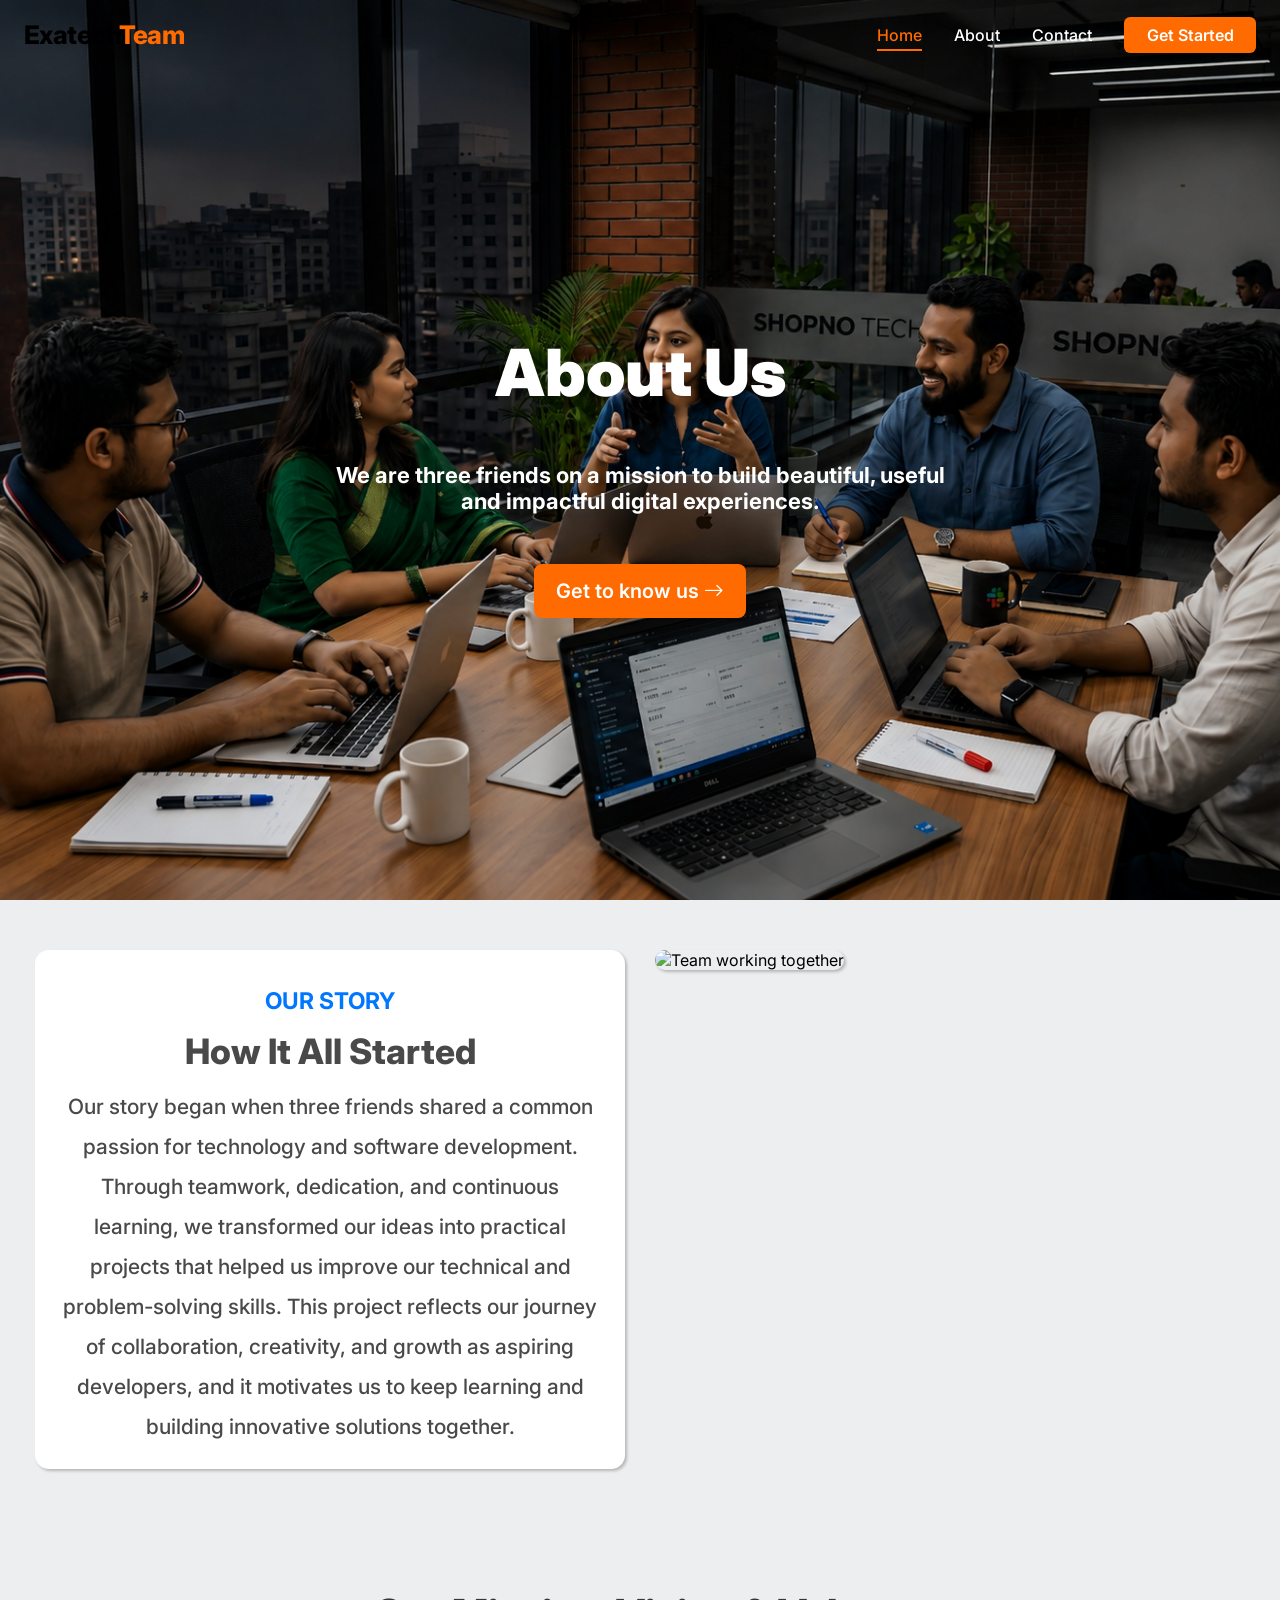
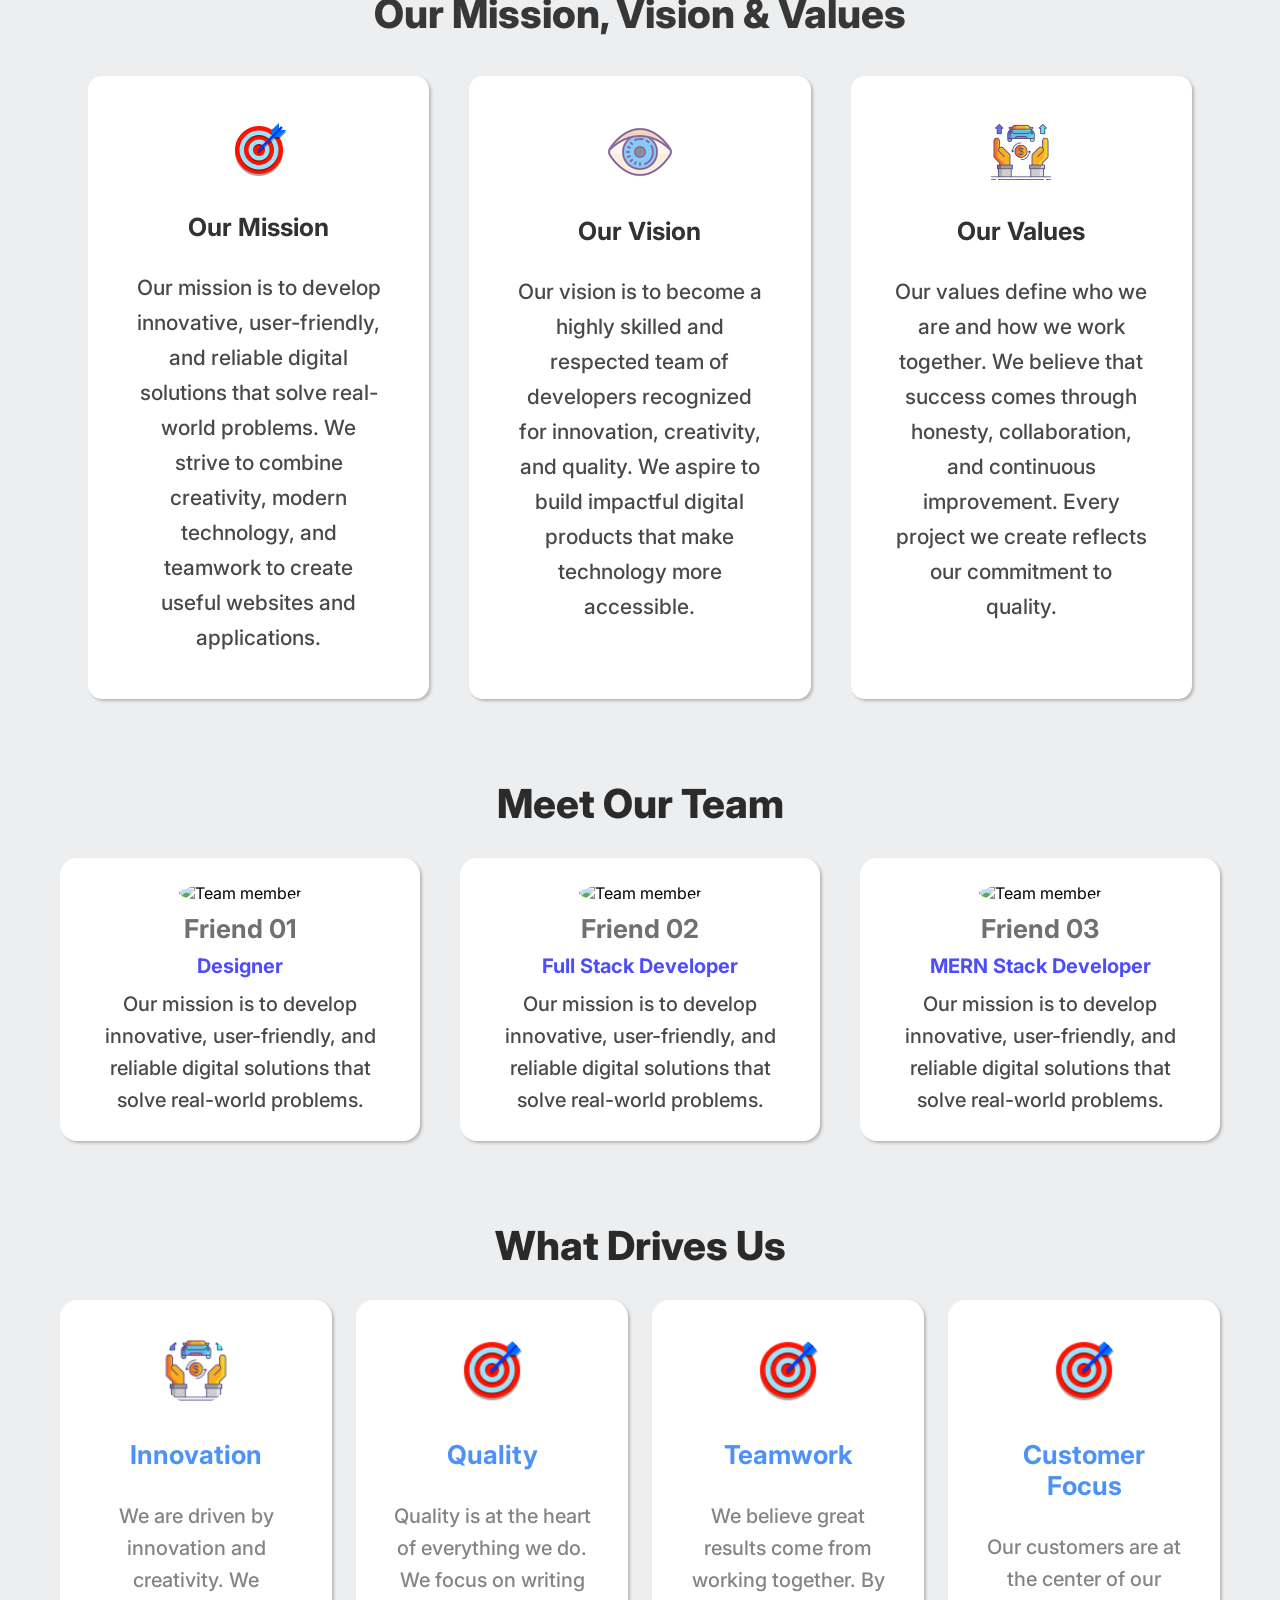
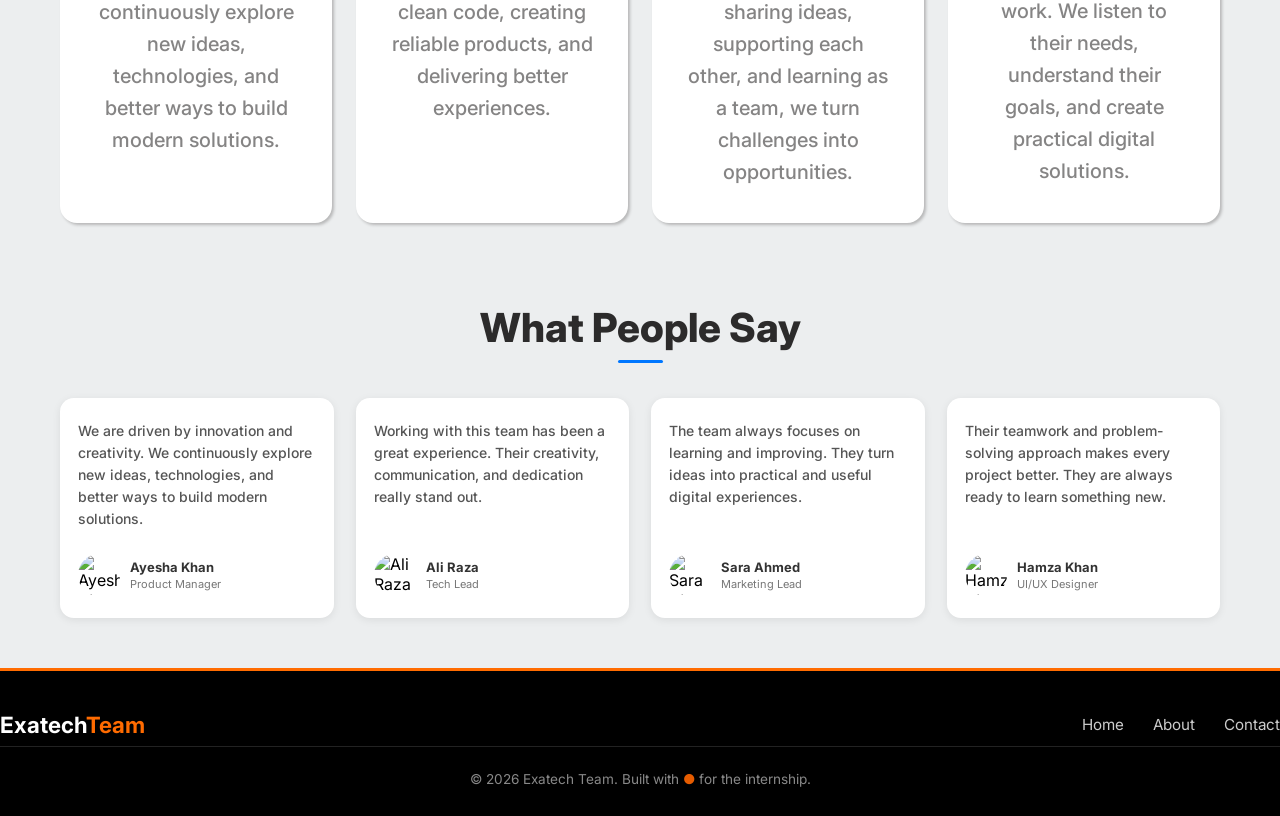
==== index.html @ 90b99735 "file name changed to index" ====
<!DOCTYPE html>
<html lang="en">
  <head>
    <meta charset="UTF-8" />
    <meta name="viewport" content="width=device-width, initial-scale=1.0" />

    <title>Exatech Team · Home</title>

    <!-- Google Inter Font -->
    <link
      href="https://fonts.googleapis.com/css2?family=Inter:opsz,wght@14..32,400;14..32,500;14..32,600;14..32,700;14..32,800&display=swap"
      rel="stylesheet"
    />

    <!-- Bootstrap Icons -->
    <link
      rel="stylesheet"
      href="https://cdn.jsdelivr.net/npm/bootstrap-icons@1.13.1/font/bootstrap-icons.min.css"
    />

    <!-- Your CSS -->
    <link rel="stylesheet" href="style.css" />
  </head>

  <body>
    <div class="main-body">
      <!-- ================= ABOUT / HERO ================= -->

      <div class="main">
        <!-- Navbar -->
        <header class="about-header">
          <div class="container nav-bar">
            <a href="#" class="logo"> Exatech<span>Team</span> </a>

            <ul class="nav-links">
              <li>
                <a href="#" class="active">Home</a>
              </li>

              <li>
                <a href="#">About</a>
              </li>

              <li>
                <a href="#">Contact</a>
              </li>

              <li>
                <a href="#" class="navbar-button"> Get Started </a>
              </li>
            </ul>
          </div>
        </header>

        <!-- Hero -->
        <div class="hero">
          <h1>About Us</h1>

          <p>
            We are three friends on a mission to build beautiful, useful and
            impactful digital experiences.
          </p>

          <a href="#">
            Get to know us
            <i class="bi bi-arrow-right"></i>
          </a>
        </div>
      </div>

      <!-- ================= OUR STORY ================= -->

      <div class="main-content">
        <div class="our-story">
          <div class="story-card1">
            <h3>OUR STORY</h3>

            <h2>How It All Started</h2>

            <p>
              Our story began when three friends shared a common passion for
              technology and software development. Through teamwork, dedication,
              and continuous learning, we transformed our ideas into practical
              projects that helped us improve our technical and problem-solving
              skills. This project reflects our journey of collaboration,
              creativity, and growth as aspiring developers, and it motivates us
              to keep learning and building innovative solutions together.
            </p>
          </div>

          <div class="story-card2">
            <img
              src="https://images.unsplash.com/photo-1556761175-b413da4baf72?auto=format&fit=crop&w=1200&q=80"
              alt="Team working together"
            />
          </div>
        </div>
      </div>

      <!-- ================= OUR MISSION ================= -->

      <div class="our-mission">
        <h2>Our Mission, Vision & Values</h2>

        <div class="mission-cards">
          <!-- Mission -->
          <div class="card card1">
            <img src="./images/about-icon.png" alt="" />

            <h3>Our Mission</h3>

            <p>
              Our mission is to develop innovative, user-friendly, and reliable
              digital solutions that solve real-world problems. We strive to
              combine creativity, modern technology, and teamwork to create
              useful websites and applications.
            </p>
          </div>

          <!-- Vision -->
          <div class="card card2">
            <img src="./images/about-icon2.gif" alt="" />

            <h3>Our Vision</h3>

            <p>
              Our vision is to become a highly skilled and respected team of
              developers recognized for innovation, creativity, and quality. We
              aspire to build impactful digital products that make technology
              more accessible.
            </p>
          </div>

          <!-- Values -->
          <div class="card card3">
            <img src="./images/about-icon3.png" alt="" />

            <h3>Our Values</h3>

            <p>
              Our values define who we are and how we work together. We believe
              that success comes through honesty, collaboration, and continuous
              improvement. Every project we create reflects our commitment to
              quality.
            </p>
          </div>
        </div>
      </div>

      <!-- ================= MEET THE TEAM ================= -->

      <div class="team">
        <h2>Meet Our Team</h2>

        <div class="team-cards">
          <!-- Team Member 1 -->
          <div class="team-card">
            <img src="https://i.pravatar.cc/300?img=12" alt="Team member" />

            <h3>Friend 01</h3>

            <h5>Designer</h5>

            <p>
              Our mission is to develop innovative, user-friendly, and reliable
              digital solutions that solve real-world problems.
            </p>
          </div>

          <!-- Team Member 2 -->
          <div class="team-card">
            <img src="https://i.pravatar.cc/300?img=32" alt="Team member" />

            <h3>Friend 02</h3>

            <h5>Full Stack Developer</h5>

            <p>
              Our mission is to develop innovative, user-friendly, and reliable
              digital solutions that solve real-world problems.
            </p>
          </div>

          <!-- Team Member 3 -->
          <div class="team-card">
            <img src="https://i.pravatar.cc/300?img=47" alt="Team member" />

            <h3>Friend 03</h3>

            <h5>MERN Stack Developer</h5>

            <p>
              Our mission is to develop innovative, user-friendly, and reliable
              digital solutions that solve real-world problems.
            </p>
          </div>
        </div>
      </div>

      <!-- ================= WHAT DRIVES US ================= -->

      <div class="drive">
        <h2>What Drives Us</h2>

        <div class="drive-cards">
          <!-- Innovation -->
          <div class="drive-card">
            <img src="./images/about-icon3.png" alt="" />

            <h3>Innovation</h3>

            <p>
              We are driven by innovation and creativity. We continuously
              explore new ideas, technologies, and better ways to build modern
              solutions.
            </p>
          </div>

          <!-- Quality -->
          <div class="drive-card">
            <img src="./images/about-icon.png" alt="" />

            <h3>Quality</h3>

            <p>
              Quality is at the heart of everything we do. We focus on writing
              clean code, creating reliable products, and delivering better
              experiences.
            </p>
          </div>

          <!-- Teamwork -->
          <div class="drive-card">
            <img src="./images/about-icon.png" alt="" />

            <h3>Teamwork</h3>

            <p>
              We believe great results come from working together. By sharing
              ideas, supporting each other, and learning as a team, we turn
              challenges into opportunities.
            </p>
          </div>

          <!-- Customer Focus -->
          <div class="drive-card">
            <img src="./images/about-icon.png" alt="" />

            <h3>Customer Focus</h3>

            <p>
              Our customers are at the center of our work. We listen to their
              needs, understand their goals, and create practical digital
              solutions.
            </p>
          </div>
        </div>
      </div>

      <!-- ================= WHAT PEOPLE SAY ================= -->

      <div class="people-say">
        <h2>What People Say</h2>

        <div class="people-cards">
          <!-- Review 1 -->
          <div class="people-card">
            <p>
              We are driven by innovation and creativity. We continuously
              explore new ideas, technologies, and better ways to build modern
              solutions.
            </p>

            <div class="status">
              <img src="https://i.pravatar.cc/100?img=44" alt="Ayesha Khan" />

              <div class="person-info">
                <h5>Ayesha Khan</h5>

                <p>Product Manager</p>
              </div>
            </div>
          </div>

          <!-- Review 2 -->
          <div class="people-card">
            <p>
              Working with this team has been a great experience. Their
              creativity, communication, and dedication really stand out.
            </p>

            <div class="status">
              <img src="https://i.pravatar.cc/100?img=11" alt="Ali Raza" />

              <div class="person-info">
                <h5>Ali Raza</h5>

                <p>Tech Lead</p>
              </div>
            </div>
          </div>

          <!-- Review 3 -->
          <div class="people-card">
            <p>
              The team always focuses on learning and improving. They turn ideas
              into practical and useful digital experiences.
            </p>

            <div class="status">
              <img src="https://i.pravatar.cc/100?img=49" alt="Sara Ahmed" />

              <div class="person-info">
                <h5>Sara Ahmed</h5>

                <p>Marketing Lead</p>
              </div>
            </div>
          </div>

          <!-- Review 4 -->
          <div class="people-card">
            <p>
              Their teamwork and problem-solving approach makes every project
              better. They are always ready to learn something new.
            </p>

            <div class="status">
              <img src="https://i.pravatar.cc/100?img=68" alt="Hamza Khan" />

              <div class="person-info">
                <h5>Hamza Khan</h5>

                <p>UI/UX Designer</p>
              </div>
            </div>
          </div>
        </div>
      </div>

      <!-- ================= FOOTER ================= -->

      <footer>
        <div class="container">
          <div class="footer-grid">
            <div class="footer-logo">Exatech<span>Team</span></div>

            <div class="footer-links">
              <a href="#">Home</a>

              <a href="#">About</a>

              <a href="#">Contact</a>
            </div>
          </div>

          <div class="footer-copy">
            &copy; 2026 Exatech Team. Built with
            <span style="color: #e65c00">●</span>
            for the internship.
          </div>
        </div>
      </footer>
    </div>
  </body>
</html>
---- style.css ----
/* =========================
   VARIABLES
========================= */

:root {
  --black-gray-color: #1a1a1a;
  --black-color: #000000;
  --orange-color: #ff6b00;
  --white-color: #ffffff;
}

* {
  margin: 0;
  padding: 0;
  box-sizing: border-box;
  font-family: "Inter", sans-serif;
}

/* =========================
   NAVBAR
========================= */

.about-header {
  width: 100%;
  position: absolute;
  top: 0;
  left: 0;
  padding: 1.2rem 0;
  z-index: 10;
  animation: navDown 0.6s ease-out;
}

@keyframes navDown {
  from {
    opacity: 0;
    transform: translateY(-15px);
  }

  to {
    opacity: 1;
    transform: translateY(0);
  }
}

.nav-bar {
  display: flex;
  align-items: center;
  justify-content: space-between;
  width: 100%;
  padding: 0 1.5rem;
  gap: 1rem;
}

/* Logo */

.logo {
  font-size: 1.6rem;
  font-weight: 800;
  letter-spacing: -0.02em;
  color: var(--black-color);
  text-decoration: none;
  transition: transform 0.25s ease;
}

.logo:hover {
  transform: translateX(3px);
}

.logo span {
  color: var(--orange-color);
}

/* Navigation Links */

.nav-links {
  display: flex;
  align-items: center;
  gap: 2rem;
  list-style: none;
  margin: 0;
  padding: 0;
}

.nav-links a {
  text-decoration: none;
  font-weight: 500;
  font-size: 1rem;
  color: var(--white-color);
  transition: color 0.25s ease, border-color 0.25s ease;
  padding: 0.25rem 0;
  border-bottom: 2px solid transparent;
}

.nav-links a:hover,
.nav-links a.active {
  color: var(--orange-color);
  border-bottom-color: var(--orange-color);
}

/* Contact Button */

a.navbar-button {
  background-color: var(--orange-color);
  color: var(--white-color);
  padding: 0.5rem 1.4rem;
  border-radius: 6px;
  border-bottom: none;
  font-weight: 600;
  transition: transform 0.25s ease, background-color 0.25s ease;
}

a.navbar-button:hover {
  background-color: orangered;
  color: var(--white-color);
  border-bottom: none;
  transform: translateY(-2px);
}

/* =========================
   HERO
========================= */

.main-body {
  background-color: #eceeef;
  height: fit-content;
}

.main {
  background-image: url("/images/about-bg.png");
  background-position: center;
  background-size: cover;
  flex-direction: column;
  display: flex;
  min-height: 100vh;
  justify-content: center;
  align-items: center;
  position: relative;
}

.hero {
  width: 50%;
  text-align: center;
}

.hero > h1 {
  font-size: 65px;
  font-weight: 900;
  color: #ffffff;
  animation: aboutTitle 0.7s ease-out;
}

.hero > p {
  font-weight: 700;
  font-size: 22px;
  color: white;
  animation: aboutText 0.8s ease-out;
}

.hero > a {
  background-color: var(--orange-color);
  color: white;
  padding: 15px 22px;
  border-radius: 8px;
  text-decoration: none;
  font-weight: 600;
  font-size: 20px;
  display: inline-block;
  animation: aboutButton 0.9s ease-out;
  transition: transform 0.25s ease, background-color 0.25s ease,
    box-shadow 0.25s ease;
}

.hero > a:hover {
  transform: translateY(-3px);
  background-color: #ff7b22;
  box-shadow: 0 8px 20px rgba(255, 107, 0, 0.25);
}

.hero * {
  margin-top: 50px;
  color: white;
}

@keyframes aboutTitle {
  from {
    opacity: 0;
    transform: translateY(25px);
  }

  to {
    opacity: 1;
    transform: translateY(0);
  }
}

@keyframes aboutText {
  from {
    opacity: 0;
    transform: translateY(15px);
  }

  to {
    opacity: 1;
    transform: translateY(0);
  }
}

@keyframes aboutButton {
  from {
    opacity: 0;
    transform: translateY(10px);
  }

  to {
    opacity: 1;
    transform: translateY(0);
  }
}

/* =========================
   OUR STORY
========================= */

.our-story {
  height: fit-content;
  display: grid;
  grid-template-columns: repeat(2, 1fr);
  margin: 50px 35px;
  gap: 30px;
}

.story-card1 {
  border-radius: 14px;
  padding: 22px;
  background-color: #ffffff;
  box-shadow: 2px 2px 3px rgba(26, 25, 25, 0.25);
  text-align: center;
  transition: transform 0.3s ease, box-shadow 0.3s ease;
}

.story-card1:hover {
  transform: translateY(-5px);
  box-shadow: 0 10px 25px rgba(0, 0, 0, 0.1);
}

.story-card1 > h3 {
  color: rgb(0, 119, 255);
  font-size: 23px;
}

.story-card1 > h2 {
  font-size: 35px;
  color: rgb(74, 73, 73);
  font-weight: 800;
}

.story-card1 > p {
  color: rgb(74, 73, 73);
  font-size: 21px;
  line-height: 40px;
  font-weight: 500;
}

.story-card1 * {
  margin-top: 15px;
}

.story-card2 > img {
  width: 100%;
  height: 100%;
  border-radius: 15px;
  box-shadow: 2px 2px 3px rgba(26, 25, 25, 0.25);
  transition: transform 0.4s ease, box-shadow 0.3s ease;
}

.story-card2:hover img {
  transform: scale(1.02);
  box-shadow: 0 10px 25px rgba(0, 0, 0, 0.12);
}

/* =========================
   MISSION / VISION / VALUES
========================= */

.our-mission {
  text-align: center;
  margin: 120px 50px 50px;
}

.our-mission > * {
  margin: 38px;
}

.our-mission > h2 {
  font-weight: 800;
  font-size: 40px;
  color: rgb(56, 55, 55);
}

.mission-cards {
  display: grid;
  grid-template-columns: repeat(3, 1fr);
  gap: 40px;
}

.mission-cards * {
  padding: 14px;
}

.card {
  border-radius: 14px;
  padding: 30px;
  background-color: #ffffff;
  box-shadow: 2px 2px 3px rgba(26, 25, 25, 0.25);
  height: auto;
  max-height: none;
  overflow: visible;
  transition: transform 0.3s ease, box-shadow 0.3s ease;
}

.card:hover {
  transform: translateY(-5px);
  box-shadow: 0 10px 25px rgba(0, 0, 0, 0.1);
}

.card > p {
  line-height: 35px;
  color: rgb(74, 73, 73);
  font-weight: 500;
  font-size: 21px;
}

.card > h3 {
  font-size: 25px;
  font-weight: 700;
  color: rgb(51, 50, 50);
}

/* =========================
   TEAM
========================= */

.team {
  text-align: center;
  margin: 80px 60px 30px;
}

.team > h2 {
  text-align: center;
  font-weight: 800;
  font-size: 40px;
  color: rgb(44, 43, 43);
  margin-bottom: 30px;
}

.team-cards {
  display: grid;
  grid-template-columns: repeat(3, 1fr);
  gap: 40px;
}

.team-card {
  border-radius: 17px;
  height: auto;
  padding: 20px;
  background-color: #ffffff;
  box-shadow: 2px 2px 3px rgba(26, 25, 25, 0.25);
  transition: transform 0.3s ease, box-shadow 0.3s ease;
}

.team-card:hover {
  transform: translateY(-5px);
  box-shadow: 0 10px 25px rgba(0, 0, 0, 0.1);
}

.team-card > img {
  width: 180px;
  height: 180px;
  border-radius: 50%;
  object-fit: cover;
  transition: transform 0.4s ease;
}

.team-card:hover > img {
  transform: scale(1.04);
}

.team-card h3 {
  font-size: 26px;
  color: rgba(81, 80, 80, 0.817);
}

.team-card h5 {
  font-size: 20px;
  color: rgba(25, 25, 247, 0.772);
}

.team-card > p {
  font-size: 20px;
  font-weight: 500;
  line-height: 32px;
  color: rgb(74, 73, 73);
}

.team-card * {
  padding: 5px;
}

/* =========================
   WHAT DRIVES US
========================= */

.drive {
  text-align: center;
  margin: 80px 60px 30px;
}

.drive > h2 {
  text-align: center;
  font-weight: 800;
  font-size: 40px;
  color: rgb(43, 42, 42);
  margin-bottom: 30px;
}

.drive-cards {
  display: grid;
  grid-template-columns: repeat(4, 1fr);
  gap: 24px;
}

.drive-card {
  border-radius: 17px;
  height: auto;
  padding: 20px;
  background-color: #ffffff;
  box-shadow: 2px 2px 3px rgba(26, 25, 25, 0.25);
  transition: transform 0.3s ease, box-shadow 0.3s ease;
}

.drive-card:hover {
  transform: translateY(-5px);
  box-shadow: 0 10px 25px rgba(0, 0, 0, 0.1);
}

.drive-card > img {
  width: 100px;
  height: 100px;
  border-radius: 50%;
  object-fit: cover;
  transition: transform 0.4s ease;
}

.drive-card:hover > img {
  transform: scale(1.04);
}

.drive-card h3 {
  font-size: 26px;
  color: rgba(48, 128, 248, 0.856);
}

.drive-card > p {
  font-size: 20px;
  font-weight: 500;
  line-height: 32px;
  color: rgba(96, 95, 95, 0.769);
}

.drive-card * {
  padding: 15px;
}

/* =========================
   WHAT PEOPLE SAY
========================= */

.people-say {
  text-align: center;
  margin: 80px 60px 50px;
}

.people-say > h2 {
  font-size: 40px;
  font-weight: 800;
  color: #2c2b2b;
  margin-bottom: 35px;
  position: relative;
}

.people-say > h2::after {
  content: "";
  display: block;
  width: 45px;
  height: 3px;
  background-color: rgb(0, 119, 255);
  margin: 8px auto 0;
  border-radius: 5px;
}

.people-cards {
  display: grid;
  grid-template-columns: repeat(4, 1fr);
  gap: 22px;
}

.people-card {
  background-color: #ffffff;
  border-radius: 14px;
  padding: 22px 18px;
  text-align: left;
  display: flex;
  flex-direction: column;
  justify-content: space-between;
  min-height: 220px;
  height: auto;
  overflow: visible;
  box-shadow: 0 2px 8px rgba(0, 0, 0, 0.08);
  transition: transform 0.3s ease, box-shadow 0.3s ease;
  animation: peopleCardShow 0.6s ease both;
}

.people-card:hover {
  transform: translateY(-5px);
  box-shadow: 0 10px 24px rgba(0, 0, 0, 0.1);
}

.people-card:nth-child(1) {
  animation-delay: 0.1s;
}

.people-card:nth-child(2) {
  animation-delay: 0.2s;
}

.people-card:nth-child(3) {
  animation-delay: 0.3s;
}

.people-card:nth-child(4) {
  animation-delay: 0.4s;
}

@keyframes peopleCardShow {
  from {
    opacity: 0;
    transform: translateY(15px);
  }

  to {
    opacity: 1;
    transform: translateY(0);
  }
}

.people-card > p {
  font-size: 14px;
  line-height: 22px;
  color: #555555;
  font-weight: 500;
  margin-bottom: 20px;
}

.status {
  display: flex;
  align-items: center;
  gap: 10px;
  padding: 0;
  margin: 0;
}

.status > img {
  width: 42px;
  height: 42px;
  border-radius: 50%;
  object-fit: cover;
  padding: 0;
  margin: 0;
  transition: transform 0.3s ease;
}

.people-card:hover .status > img {
  transform: scale(1.06);
}

.person-info {
  padding: 0;
  margin: 0;
}

.person-info h5 {
  font-size: 13px;
  color: #333333;
  margin: 0;
  padding: 0;
  font-weight: 700;
}

.person-info p {
  font-size: 11px;
  color: #777777;
  margin: 2px 0 0;
  padding: 0;
}

/* =========================
   FOOTER
========================= */

footer {
  background-color: var(--black-color);
  color: #e6e6e6;
  padding: 2.5rem 0 1.8rem;
  border-top: 3px solid var(--orange-color);
}

.footer-grid {
  display: flex;
  flex-wrap: wrap;
  justify-content: space-between;
  align-items: center;
  gap: 1.5rem;
}

.footer-logo {
  font-size: 1.4rem;
  font-weight: 700;
  color: var(--white-color);
}

.footer-logo span {
  color: var(--orange-color);
}

.footer-links {
  display: flex;
  gap: 1.8rem;
  flex-wrap: wrap;
}

.footer-links a {
  color: #cccccc;
  text-decoration: none;
  font-size: 0.95rem;
  transition: color 0.25s ease, transform 0.25s ease;
}

.footer-links a:hover {
  color: var(--orange-color);
  transform: translateY(-2px);
}

.footer-copy {
  font-size: 0.85rem;
  color: #888888;
  margin-top: 0.5rem;
  width: 100%;
  text-align: center;
  border-top: 1px solid #222222;
  padding-top: 1.5rem;
}

/* =========================
   RESPONSIVE - 1200px
========================= */

@media (max-width: 1200px) {
  .hero {
    width: 70%;
  }

  .our-story {
    margin: 50px 25px;
  }

  .our-mission {
    margin-left: 30px;
    margin-right: 30px;
  }

  .card {
    padding: 25px;
  }

  .team {
    margin-left: 40px;
    margin-right: 40px;
  }

  .drive {
    margin-left: 40px;
    margin-right: 40px;
  }

  .story-card1 > p {
    font-size: 18px;
    line-height: 32px;
  }

  .card > p {
    font-size: 18px;
    line-height: 30px;
  }

  .team-card > p {
    font-size: 17px;
    line-height: 28px;
  }

  .drive-card > p {
    font-size: 17px;
    line-height: 28px;
  }

  .people-say {
    margin-left: 40px;
    margin-right: 40px;
  }

  .people-cards {
    gap: 18px;
  }

  .people-card {
    padding: 20px 16px;
  }

  .people-card > p {
    font-size: 13px;
    line-height: 21px;
  }
}

/* =========================
   RESPONSIVE - 992px
========================= */

@media (max-width: 992px) {
  .nav-bar {
    padding: 0 20px;
  }

  .nav-links {
    gap: 1.2rem;
  }

  .nav-links a {
    font-size: 14px;
  }

  .logo {
    font-size: 1.4rem;
  }

  .hero {
    width: 80%;
  }

  .mission-cards {
    gap: 25px;
  }

  .team-cards {
    gap: 25px;
  }

  .drive-cards {
    grid-template-columns: repeat(2, 1fr);
  }

  .people-cards {
    grid-template-columns: repeat(2, 1fr);
  }
}

/* =========================
   RESPONSIVE - 768px
========================= */

@media (max-width: 768px) {
  .about-header {
    position: absolute;
  }

  .nav-bar {
    flex-direction: column;
    justify-content: center;
    gap: 12px;
    padding: 15px;
  }

  .nav-links {
    justify-content: center;
    flex-wrap: wrap;
    gap: 10px 18px;
    width: 100%;
  }

  .nav-links a {
    font-size: 13px;
  }

  a.navbar-button {
    padding: 7px 12px;
  }

  .main {
    min-height: 650px;
    padding: 140px 20px 60px;
  }

  .hero {
    width: 100%;
    max-width: 600px;
  }

  .hero > h1 {
    font-size: 42px;
  }

  .hero > p {
    font-size: 17px;
    line-height: 1.5;
  }

  .hero > a {
    font-size: 16px;
    padding: 11px 18px;
  }

  .hero * {
    margin-top: 25px;
  }

  /* Story */

  .our-story {
    grid-template-columns: 1fr;
    margin: 35px 20px;
    gap: 20px;
  }

  .story-card1 {
    padding: 20px;
  }

  .story-card1 > h3 {
    font-size: 19px;
  }

  .story-card1 > h2 {
    font-size: 26px;
  }

  .story-card1 > p {
    font-size: 16px;
    line-height: 27px;
  }

  .story-card2 > img {
    height: auto;
  }

  /* Mission */

  .our-mission {
    margin: 60px 20px 30px;
  }

  .our-mission > * {
    margin: 20px 0;
  }

  .our-mission > h2 {
    font-size: 28px;
    line-height: 1.3;
  }

  .mission-cards {
    grid-template-columns: 1fr;
    gap: 20px;
  }

  .card {
    padding: 20px;
  }

  .card > h3 {
    font-size: 21px;
  }

  .card > p {
    font-size: 15px;
    line-height: 25px;
  }

  /* Team */

  .team {
    margin: 60px 20px 30px;
  }

  .team > h2 {
    font-size: 28px;
    margin-bottom: 20px;
  }

  .team-cards {
    grid-template-columns: 1fr;
    gap: 20px;
  }

  .team-card {
    padding: 20px;
  }

  .team-card > img {
    width: 130px;
    height: 130px;
  }

  .team-card h3 {
    font-size: 21px;
  }

  .team-card h5 {
    font-size: 16px;
  }

  .team-card > p {
    font-size: 15px;
    line-height: 24px;
  }

  /* Drive */

  .drive {
    margin: 60px 20px 30px;
  }

  .drive > h2 {
    font-size: 28px;
    margin-bottom: 20px;
  }

  .drive-cards {
    grid-template-columns: 1fr;
    gap: 20px;
  }

  .drive-card {
    padding: 20px;
  }

  .drive-card > img {
    width: 100px;
    height: 100px;
  }

  .drive-card h3 {
    font-size: 21px;
  }

  .drive-card > p {
    font-size: 15px;
    line-height: 24px;
  }

  /* People Say */

  .people-say {
    margin: 60px 20px 35px;
  }

  .people-say > h2 {
    font-size: 28px;
    margin-bottom: 25px;
  }

  .people-cards {
    grid-template-columns: 1fr;
    gap: 18px;
  }

  .people-card {
    padding: 20px;
  }

  .people-card > p {
    font-size: 14px;
    line-height: 23px;
  }

  .status > img {
    width: 45px;
    height: 45px;
  }

  /* Footer */

  .footer-grid {
    flex-direction: column;
    text-align: center;
  }

  .footer-links {
    justify-content: center;
    gap: 20px;
  }
}

/* =========================
   RESPONSIVE - 480px
========================= */

@media (max-width: 480px) {
  .nav-bar {
    padding: 12px 10px;
  }

  .logo {
    font-size: 18px;
  }

  .nav-links {
    gap: 8px 12px;
  }

  .nav-links a {
    font-size: 11px;
  }

  a.navbar-button {
    padding: 6px 9px;
    font-size: 11px !important;
  }

  /* Hero */

  .main {
    min-height: 600px;
    padding: 150px 15px 50px;
  }

  .hero > h1 {
    font-size: 34px;
  }

  .hero > p {
    font-size: 14px;
    line-height: 1.5;
  }

  .hero > a {
    font-size: 14px;
    padding: 9px 14px;
  }

  /* Story */

  .our-story {
    margin: 25px 12px;
    gap: 15px;
  }

  .story-card1 {
    padding: 16px;
  }

  .story-card1 > h3 {
    font-size: 16px;
  }

  .story-card1 > h2 {
    font-size: 22px;
  }

  .story-card1 > p {
    font-size: 14px;
    line-height: 23px;
  }

  /* Mission */

  .our-mission {
    margin: 45px 12px 25px;
  }

  .our-mission > h2 {
    font-size: 24px;
  }

  .card {
    padding: 15px;
  }

  .card > h3 {
    font-size: 19px;
  }

  .card > p {
    font-size: 14px;
    line-height: 23px;
  }

  /* Team */

  .team {
    margin: 45px 12px 25px;
  }

  .team > h2 {
    font-size: 24px;
  }

  .team-card {
    padding: 16px;
  }

  .team-card > img {
    width: 110px;
    height: 110px;
  }

  .team-card h3 {
    font-size: 19px;
  }

  .team-card h5 {
    font-size: 14px;
  }

  .team-card > p {
    font-size: 14px;
    line-height: 23px;
  }

  /* Drive */

  .drive {
    margin: 45px 12px 25px;
  }

  .drive > h2 {
    font-size: 24px;
  }

  .drive-card {
    padding: 16px;
  }

  .drive-card > img {
    width: 90px;
    height: 90px;
  }

  .drive-card h3 {
    font-size: 19px;
  }

  .drive-card > p {
    font-size: 14px;
    line-height: 23px;
  }

  /* People Say */

  .people-say {
    margin: 45px 12px 25px;
  }

  .people-say > h2 {
    font-size: 24px;
  }

  .people-cards {
    gap: 15px;
  }

  .people-card {
    padding: 16px;
    border-radius: 12px;
  }

  .people-card > p {
    font-size: 13px;
    line-height: 21px;
  }

  .status {
    gap: 8px;
  }

  .status > img {
    width: 40px;
    height: 40px;
  }

  .person-info h5 {
    font-size: 12px;
  }

  .person-info p {
    font-size: 10px;
  }

  /* Footer */

  footer {
    padding: 30px 15px 20px;
  }

  .footer-logo {
    font-size: 18px;
  }

  .footer-links {
    gap: 15px;
  }

  .footer-links a {
    font-size: 13px;
  }

  .footer-copy {
    font-size: 12px;
    line-height: 20px;
  }

  .team-card:hover > img,
  .drive-card:hover > img {
    transform: scale(1.02);
  }
}
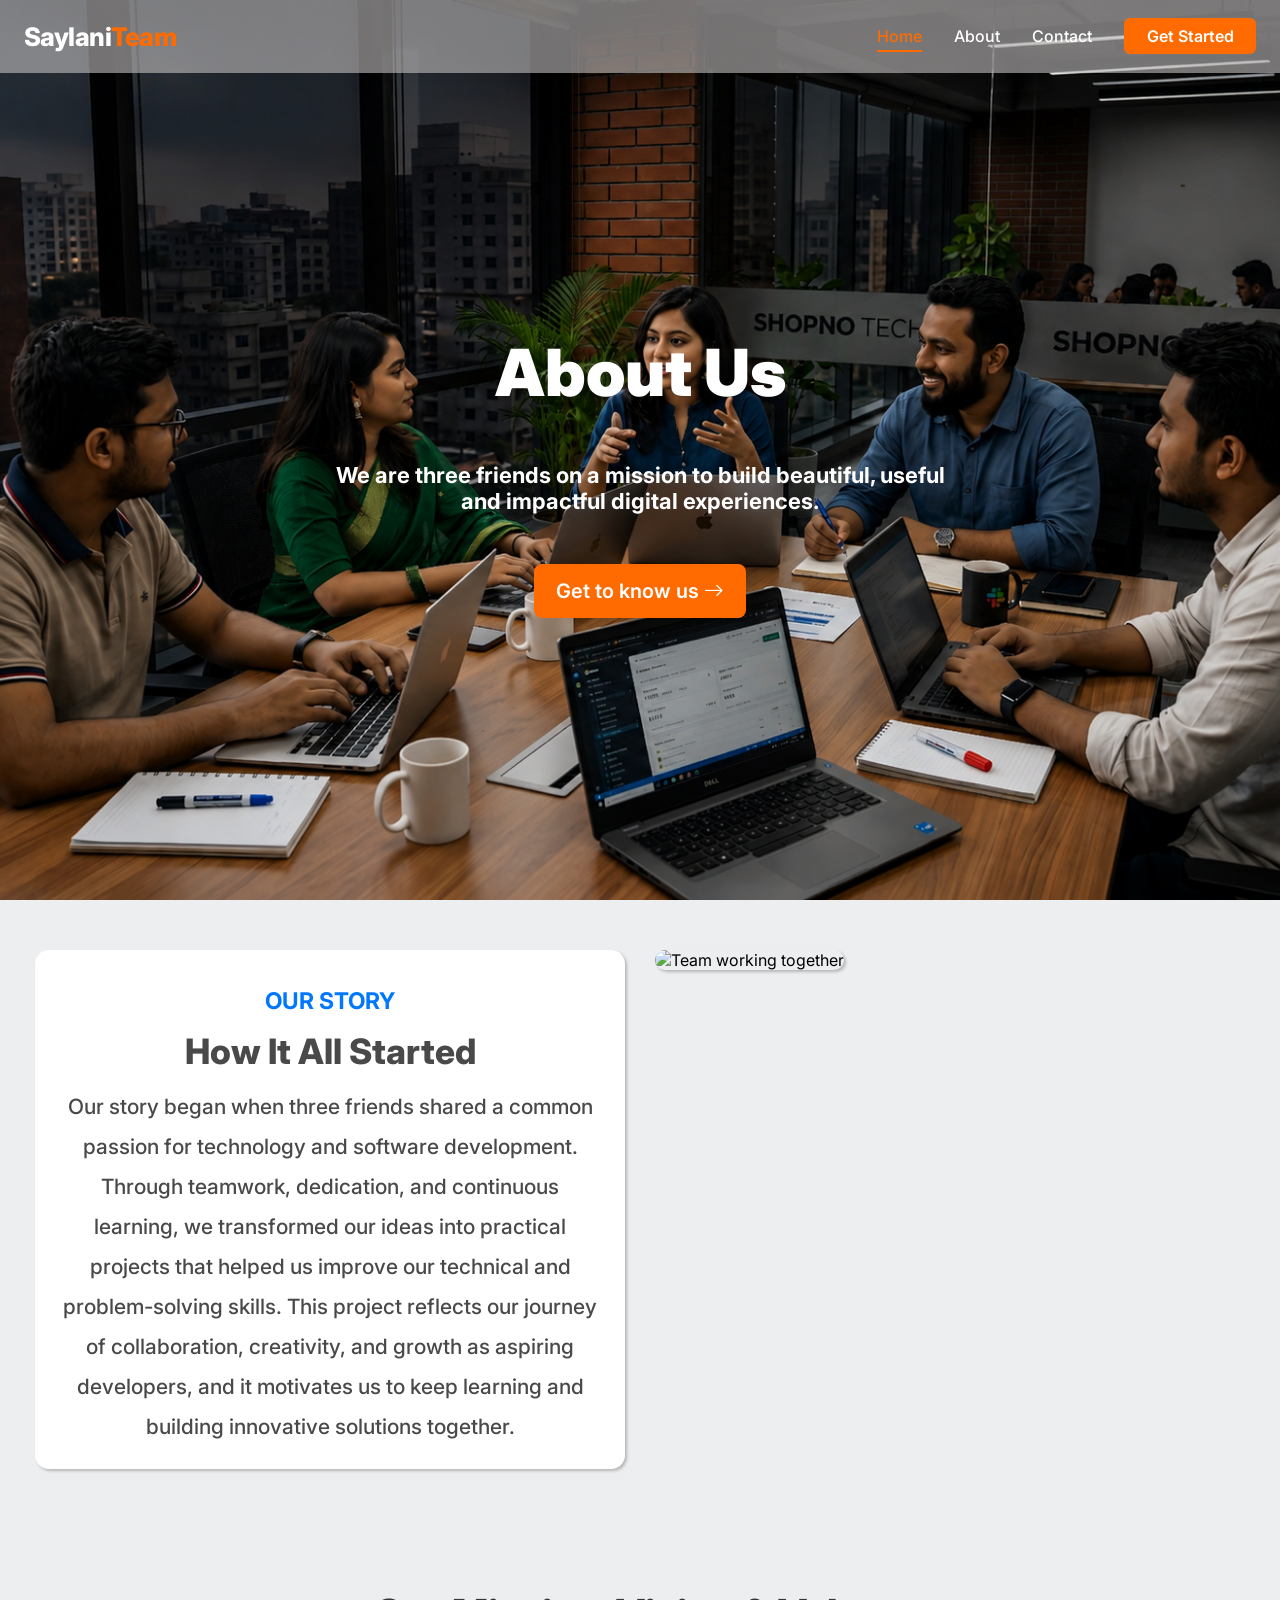
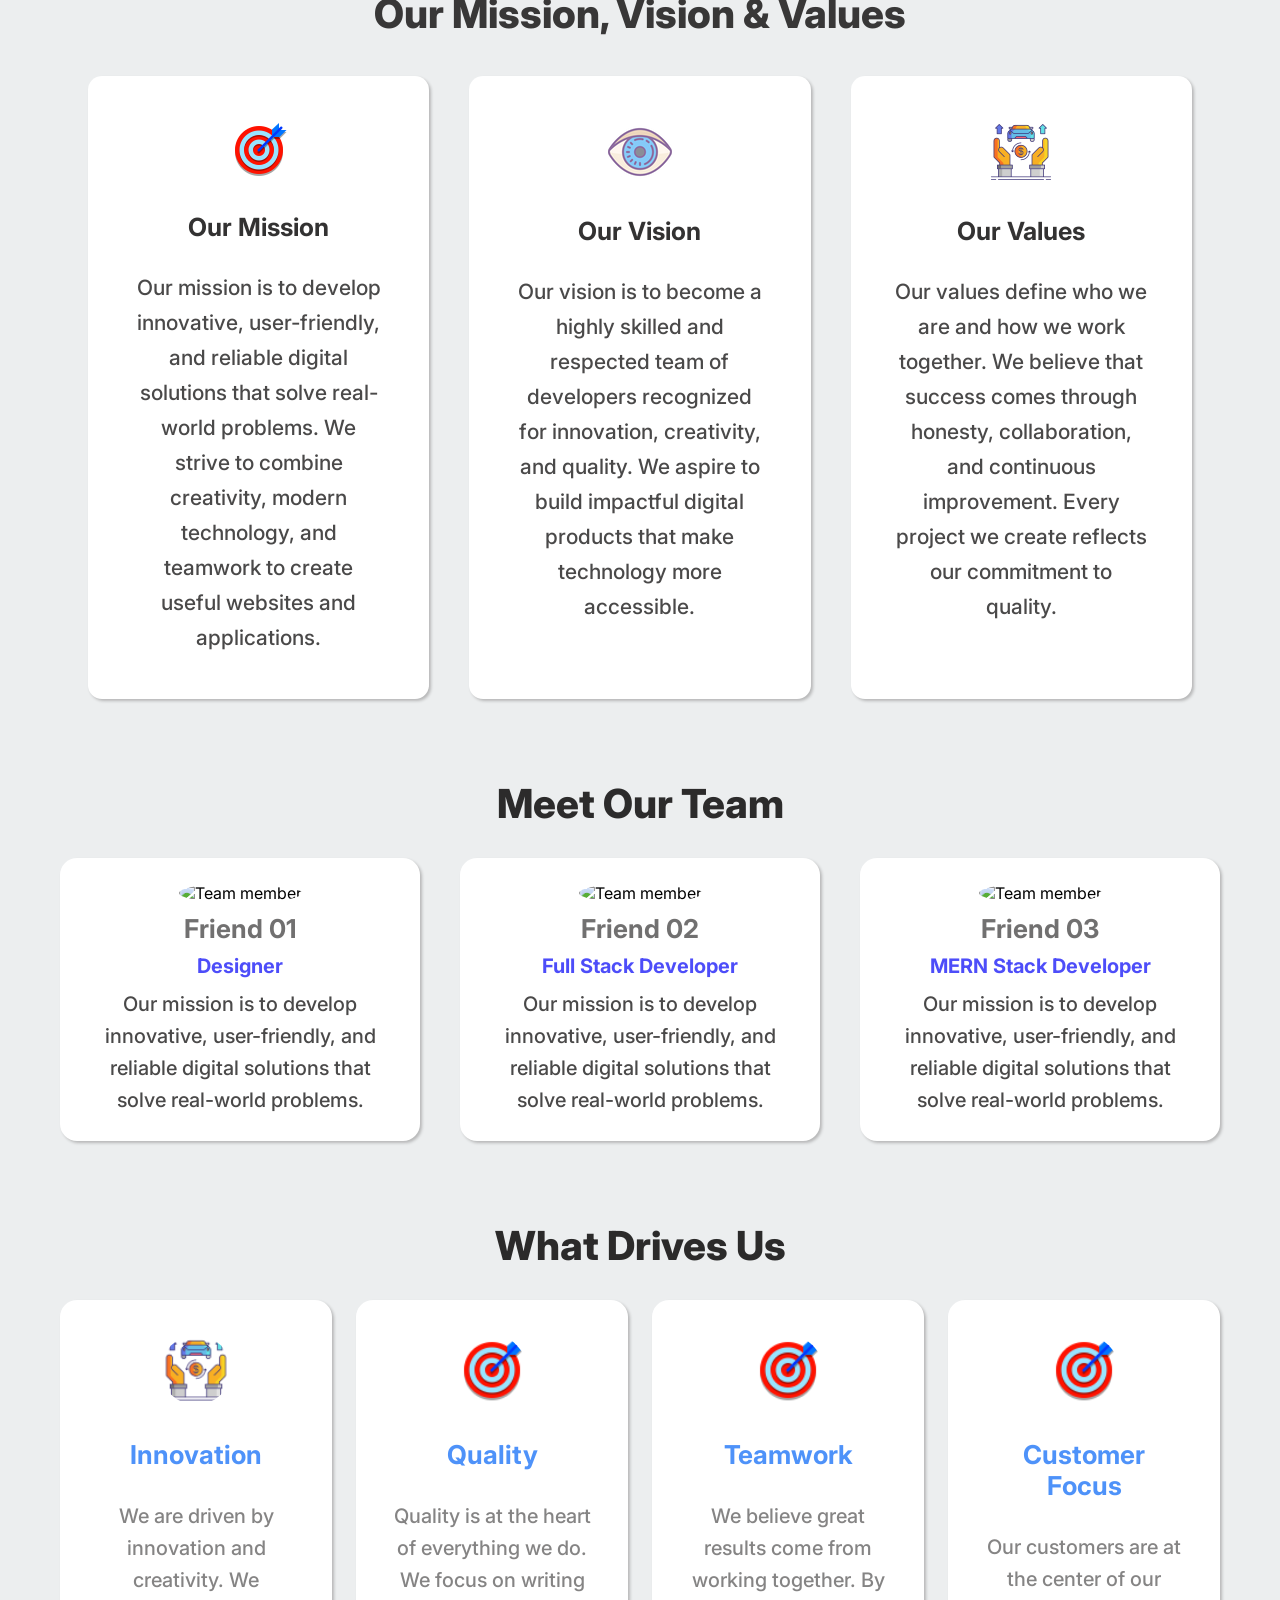
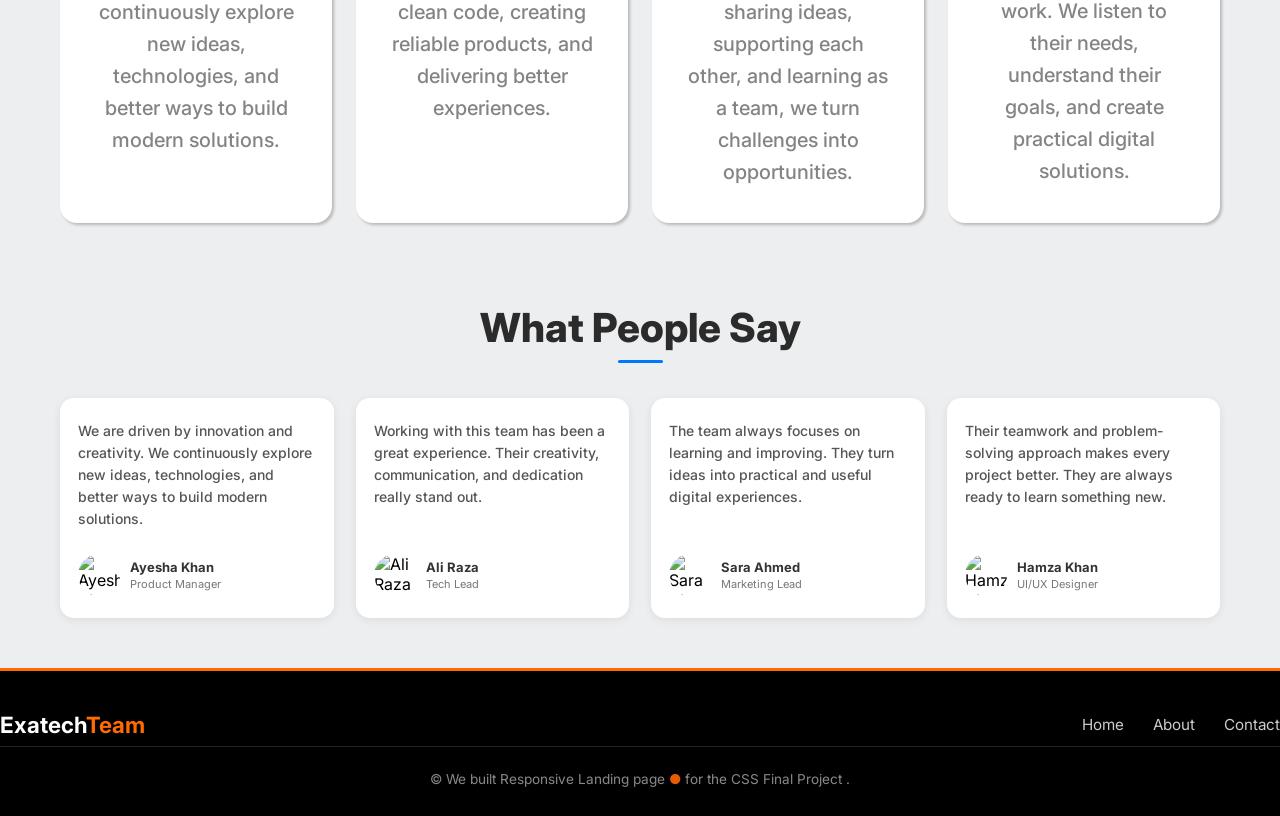
==== commit 96a15a36: "logo name change" ====
--- a/index.html
+++ b/index.html
@@ -30,7 +30,7 @@
         <!-- Navbar -->
         <header class="about-header">
           <div class="container nav-bar">
-            <a href="#" class="logo"> Exatech<span>Team</span> </a>
+            <a href="#" class="logo"> Saylani<span>Team</span> </a>
 
             <ul class="nav-links">
               <li>
@@ -355,9 +355,9 @@
           </div>
 
           <div class="footer-copy">
-            &copy; 2026 Exatech Team. Built with
+            &copy; We built Responsive Landing page
             <span style="color: #e65c00">●</span>
-            for the internship.
+            for the CSS Final Project .
           </div>
         </div>
       </footer>
--- a/style.css
+++ b/style.css
@@ -25,8 +25,6 @@
   position: absolute;
   top: 0;
   left: 0;
-  padding: 1.2rem 0;
-  z-index: 10;
   animation: navDown 0.6s ease-out;
 }
 
@@ -47,8 +45,9 @@
   align-items: center;
   justify-content: space-between;
   width: 100%;
-  padding: 0 1.5rem;
-  gap: 1rem;
+  padding: 1.3rem 1.5rem;
+  top: 0;
+  background-color: #c7c4c495;
 }
 
 /* Logo */
@@ -57,7 +56,7 @@
   font-size: 1.6rem;
   font-weight: 800;
   letter-spacing: -0.02em;
-  color: var(--black-color);
+  color: var(--white-color);
   text-decoration: none;
   transition: transform 0.25s ease;
 }
